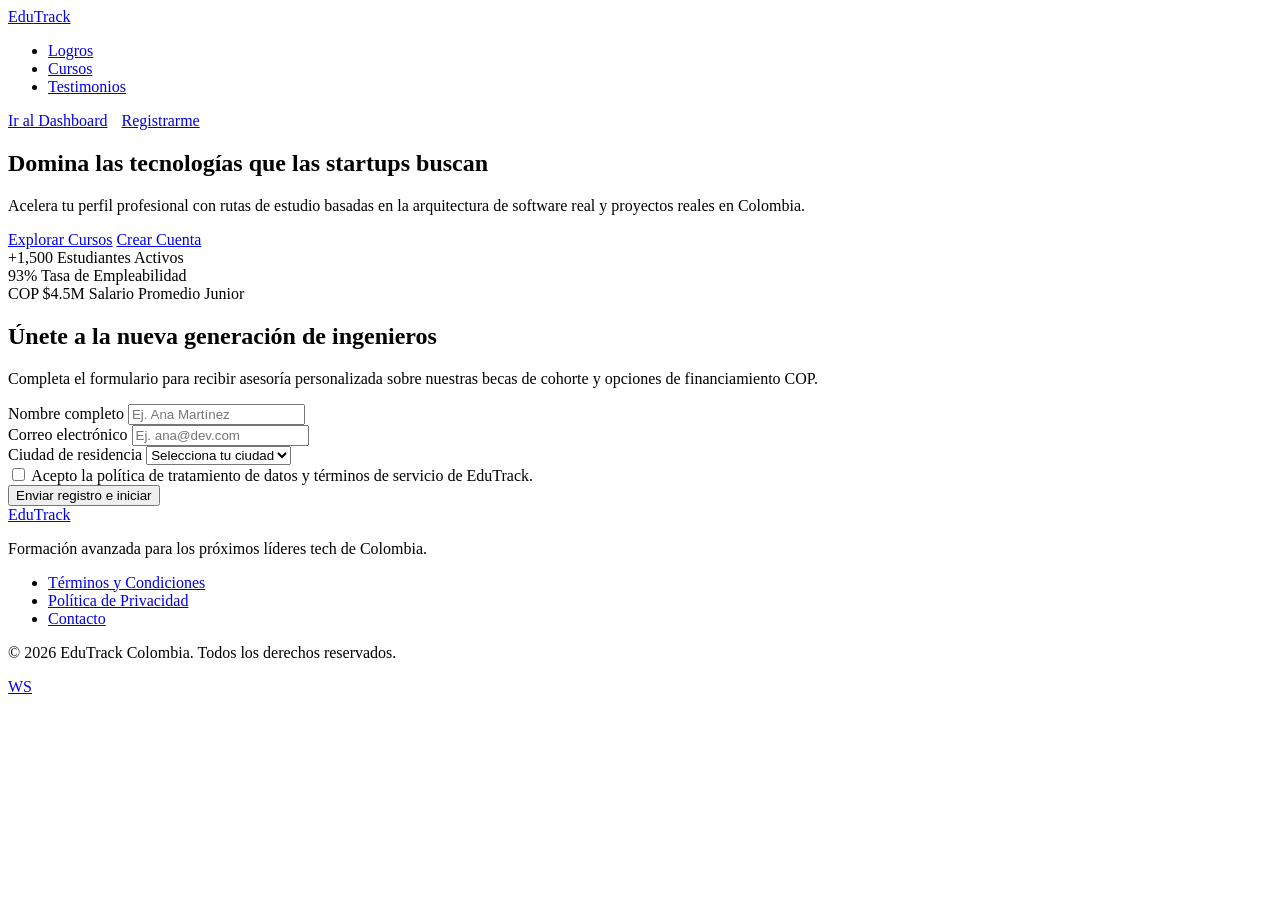
==== index.html @ 5e935a87 "feat: :sparkles: crear estructura de Landing Page Crea estructura semantica correcta del HTML" ====
<!DOCTYPE html>
<html lang="es">
<head>
    <meta charset="UTF-8">
    <meta name="viewport" content="width=device-width, initial-scale=1.0">
    <title>EduTrack | Impulsa tu carrera tech en Colombia</title>
    
    <meta name="description" content="Formación avanzada en desarrollo frontend, backend y DevOps para los próximos líderes tecnológicos de Colombia.">
    <meta name="keywords" content="EduTrack, programación, aprender a programar, Next.js, NestJS, AWS, Colombia tech">
    <meta name="author" content="Jose Luis Herrera">

    <link rel="preconnect" href="https://fonts.googleapis.com">
    <link rel="preconnect" href="https://fonts.gstatic.com" crossorigin>
    <link href="https://fonts.googleapis.com/css2?family=Inter:wght@400;500;600;700&family=JetBrains+Mono:wght@500;700&display=swap" rel="stylesheet">
    
    <link rel="stylesheet" href="./css/landing.css">
</head>
<body>

    <header class="main-header">
        <nav class="nav-container" aria-label="Navegación principal">
            <div class="nav-logo">
                <a href="#" class="logo-link">Edu<span>Track</span></a>
            </div>
            <ul class="nav-menu">
                <li><a href="#stats" class="nav-link">Logros</a></li>
                <li><a href="#courses" class="nav-link">Cursos</a></li>
                <li><a href="#testimonials" class="nav-link">Testimonios</a></li>
            </ul>
            <div class="nav-cta">
                <a href="./dashboard.html" class="btn btn-primary" style="margin-right: 10px;">Ir al Dashboard</a>
                <a href="#register" class="btn btn-secondary">Registrarme</a>
            </div>
        </nav>
    </header>

    <main>
        
        <section class="hero-section">
            <div class="hero-container">
                <h1 class="hero-title">Domina las tecnologías que las startups buscan</h1>
                <p class="hero-subtitle">Acelera tu perfil profesional con rutas de estudio basadas en la arquitectura de software real y proyectos reales en Colombia.</p>
                <div class="hero-actions">
                    <a href="#courses" class="btn btn-primary">Explorar Cursos</a>
                    <a href="#register" class="btn btn-secondary">Crear Cuenta</a>
                </div>
            </div>
        </section>

        <section id="stats" class="stats-section">
            <div class="stats-grid">
                <div class="stat-item">
                    <span class="stat-number">+1,500</span>
                    <span class="stat-label">Estudiantes Activos</span>
                </div>
                <div class="stat-item">
                    <span class="stat-number">93%</span>
                    <span class="stat-label">Tasa de Empleabilidad</span>
                </div>
                <div class="stat-item">
                    <span class="stat-number">COP $4.5M</span>
                    <span class="stat-label">Salario Promedio Junior</span>
                </div>
            </div>
        </section>

        <section id="register" class="register-section">
            <div class="register-container">
                <div class="register-content">
                    <h2>Únete a la nueva generación de ingenieros</h2>
                    <p>Completa el formulario para recibir asesoría personalizada sobre nuestras becas de cohorte y opciones de financiamiento COP.</p>
                </div>
                
                <div class="register-card">
                    <form action="#" class="register-form" id="landing-register-form">
                        <div class="form-group">
                            <label for="reg-name">Nombre completo</label>
                            <input type="text" id="reg-name" class="form-input" placeholder="Ej. Ana Martínez" required>
                        </div>

                        <div class="form-group">
                            <label for="reg-email">Correo electrónico</label>
                            <input type="email" id="reg-email" class="form-input" placeholder="Ej. ana@dev.com" required>
                        </div>

                        <div class="form-group">
                            <label for="reg-city">Ciudad de residencia</label>
                            <select id="reg-city" class="form-select" required>
                                <option value="" disabled selected>Selecciona tu ciudad</option>
                                <option value="bogota">Bogotá</option>
                                <option value="medellin">Medellín</option>
                                <option value="cali">Cali</option>
                                <option value="barranquilla">Barranquilla</option>
                                <option value="otras">Otras ciudades</option>
                            </select>
                        </div>

                        <div class="form-group-checkbox">
                            <input type="checkbox" id="terms" class="input-checkbox" required>
                            <label for="terms" class="form-label-checkbox">Acepto la política de tratamiento de datos y términos de servicio de EduTrack.</label>
                        </div>

                        <button type="submit" class="btn btn-submit">Enviar registro e iniciar</button>
                    </form>
                </div>
            </div>
        </section>

    </main>

    <footer class="main-footer">
        <div class="footer-container">
            <div class="footer-brand">
                <a href="#" class="logo-link">Edu<span>Track</span></a>
                <p class="footer-tagline">Formación avanzada para los próximos líderes tech de Colombia.</p>
            </div>
            <div class="footer-links">
                <ul class="footer-menu" aria-label="Enlaces legales">
                    <li><a href="#" class="footer-link">Términos y Condiciones</a></li>
                    <li><a href="#" class="footer-link">Política de Privacidad</a></li>
                    <li><a href="#" class="footer-link">Contacto</a></li>
                </ul>
            </div>
            <div class="footer-copy">
                <p>&copy; 2026 EduTrack Colombia. Todos los derechos reservados.</p>
            </div>
        </div>
    </footer>

    <a href="https://wa.me/573000000000" class="whatsapp-float" target="_blank" rel="noopener noreferrer" aria-label="Chat de soporte en WhatsApp">WS</a>

</body>
</html>
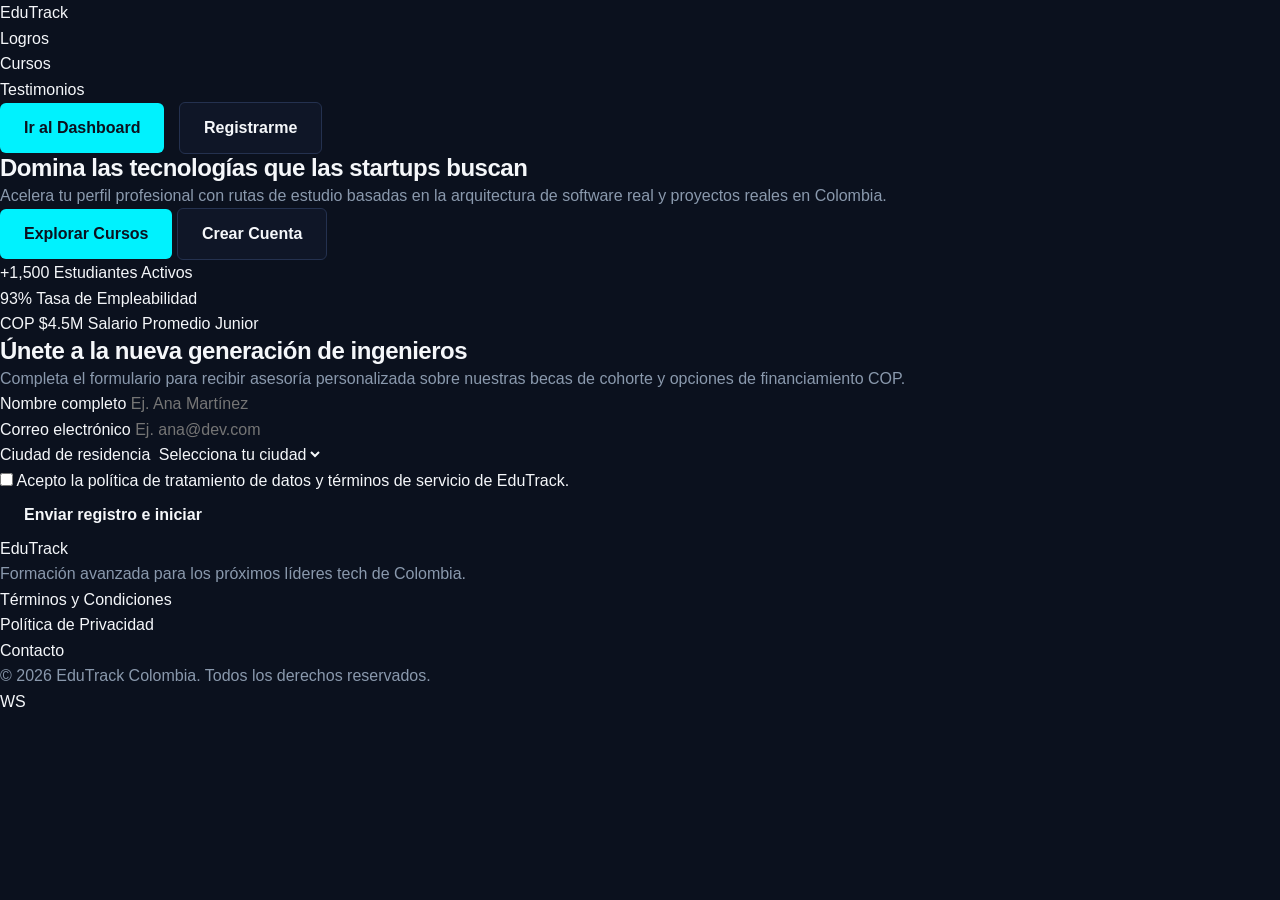
==== commit fa69d5ac: "style: :art: agregar estilos base y vinculación Añade CSS inicial y enlaza estilos con los archivos." ====
--- a/index.html
+++ b/index.html
@@ -13,7 +13,7 @@
     <link rel="preconnect" href="https://fonts.gstatic.com" crossorigin>
     <link href="https://fonts.googleapis.com/css2?family=Inter:wght@400;500;600;700&family=JetBrains+Mono:wght@500;700&display=swap" rel="stylesheet">
     
-    <link rel="stylesheet" href="./css/landing.css">
+    <link rel="stylesheet" href="./css/base.css">
 </head>
 <body>
 
--- a/css/base.css
+++ b/css/base.css
@@ -0,0 +1,142 @@
+/* ==========================================================================
+   CSS BASE - EDUTRACK
+   Variables Globales, Resets y Tipografías Comunes
+   ========================================================================== */
+
+/* 1. VARIABLES GLOBALES (Diseño de Sistema y Paleta de Colores) */
+:root {
+    /* Colores Primarios y de Identidad */
+    --color-bg-main: #0B111E;       /* Azul grafito profundo */
+    --color-bg-surface: #151D30;    /* Azul grafito secundario (tarjetas/sidebar) */
+    --color-primary: #00F2FE;       /* Turquesa andino (acentos principales) */
+    --color-secondary: #00C853;     /* Verde esmeralda (éxito/progreso completo) */
+    
+    /* Paleta de Alertas y Estados */
+    --color-warning: #FFB300;       /* Ámbar (alertas de stock/planes intermedios) */
+    --color-danger: #FF5252;        /* Carmesí (errores/eliminar) */
+    
+    /* Tipografía y Textos */
+    --color-text-main: #F5F7FA;     /* Blanco grisáceo de alta legibilidad */
+    --color-text-muted: #8A99AD;    /* Gris azulado para subtítulos y etiquetas */
+    --color-border: #24314F;        /* Líneas divisorias sutiles */
+
+    /* Fuentes del Sistema */
+    --font-sans: 'Inter', -apple-system, BlinkMacSystemFont, "Segoe UI", Roboto, sans-serif;
+    --font-mono: 'JetBrains Mono', monospace;
+
+    /* Transiciones y Efectos */
+    --transition-fast: 0.2s ease;
+    --transition-normal: 0.3s ease;
+    --radius-sm: 6px;
+    --radius-md: 12px;
+    --radius-lg: 20px;
+    --shadow-sm: 0 4px 6px -1px rgba(0, 0, 0, 0.3);
+    --shadow-md: 0 10px 15px -3px rgba(0, 0, 0, 0.5);
+}
+
+/* 2. RESETEO GLOBAL (Box-sizing y márgenes consistentes) */
+*, *::before, *::after {
+    box-sizing: border-box;
+    margin: 0;
+    padding: 0;
+}
+
+/* 3. ESTILOS BASE DE DOCUMENTO */
+html {
+    scroll-behavior: smooth;
+    font-size: 16px; /* Base para uso de REMs */
+    background-color: var(--color-bg-main);
+    color: var(--color-text-main);
+}
+
+body {
+    font-family: var(--font-sans);
+    min-height: 100vh;
+    line-height: 1.6;
+    -webkit-font-smoothing: antialiased;
+    -moz-osx-font-smoothing: grayscale;
+    overflow-x: hidden;
+}
+
+/* 4. TIPOGRAFÍA SEMÁNTICA */
+h1, h2, h3, h4, h5, h6 {
+    font-weight: 700;
+    line-height: 1.2;
+    color: var(--color-text-main);
+    letter-spacing: -0.02em;
+}
+
+p {
+    color: var(--color-text-muted);
+}
+
+a {
+    color: inherit;
+    text-decoration: none;
+    transition: color var(--transition-fast);
+}
+
+/* 5. ESTILOS DE ELEMENTOS DE FORMULARIO COMUNES */
+input, select, textarea, button {
+    font-family: inherit;
+    font-size: inherit;
+    color: inherit;
+    background: transparent;
+    border: none;
+}
+
+button {
+    cursor: pointer;
+}
+
+/* 6. COMPONENTES ATÓMICOS: BOTONES GENERALES */
+.btn {
+    display: inline-flex;
+    align-items: center;
+    justify-content: center;
+    padding: 0.75rem 1.5rem;
+    font-weight: 600;
+    border-radius: var(--radius-sm);
+    transition: all var(--transition-fast);
+    text-align: center;
+}
+
+.btn-primary {
+    background-color: var(--color-primary);
+    color: var(--color-bg-main);
+}
+
+.btn-primary:hover {
+    background-color: #00D2DC;
+    transform: translateY(-1px);
+    box-shadow: 0 0 15px rgba(0, 242, 254, 0.4);
+}
+
+.btn-secondary {
+    border: 1px solid var(--color-border);
+    background-color: rgba(21, 29, 48, 0.5);
+    color: var(--color-text-main);
+}
+
+.btn-secondary:hover {
+    border-color: var(--color-primary);
+    background-color: rgba(21, 29, 48, 0.8);
+}
+
+/* 7. UTILIDADES */
+.escape-mono {
+    font-family: var(--font-mono);
+}
+
+/* Ocultar elementos visualmente pero mantenerlos para lectores de pantalla (Accesibilidad) */
+.sr-only {
+    position: absolute;
+    width: 1px;
+    height: 1px;
+    padding: 0;
+    margin: -1px;
+    overflow: hidden;
+    clip: rect(0, 0, 0, 0);
+    white-space: nowrap;
+    border: 0;
+}
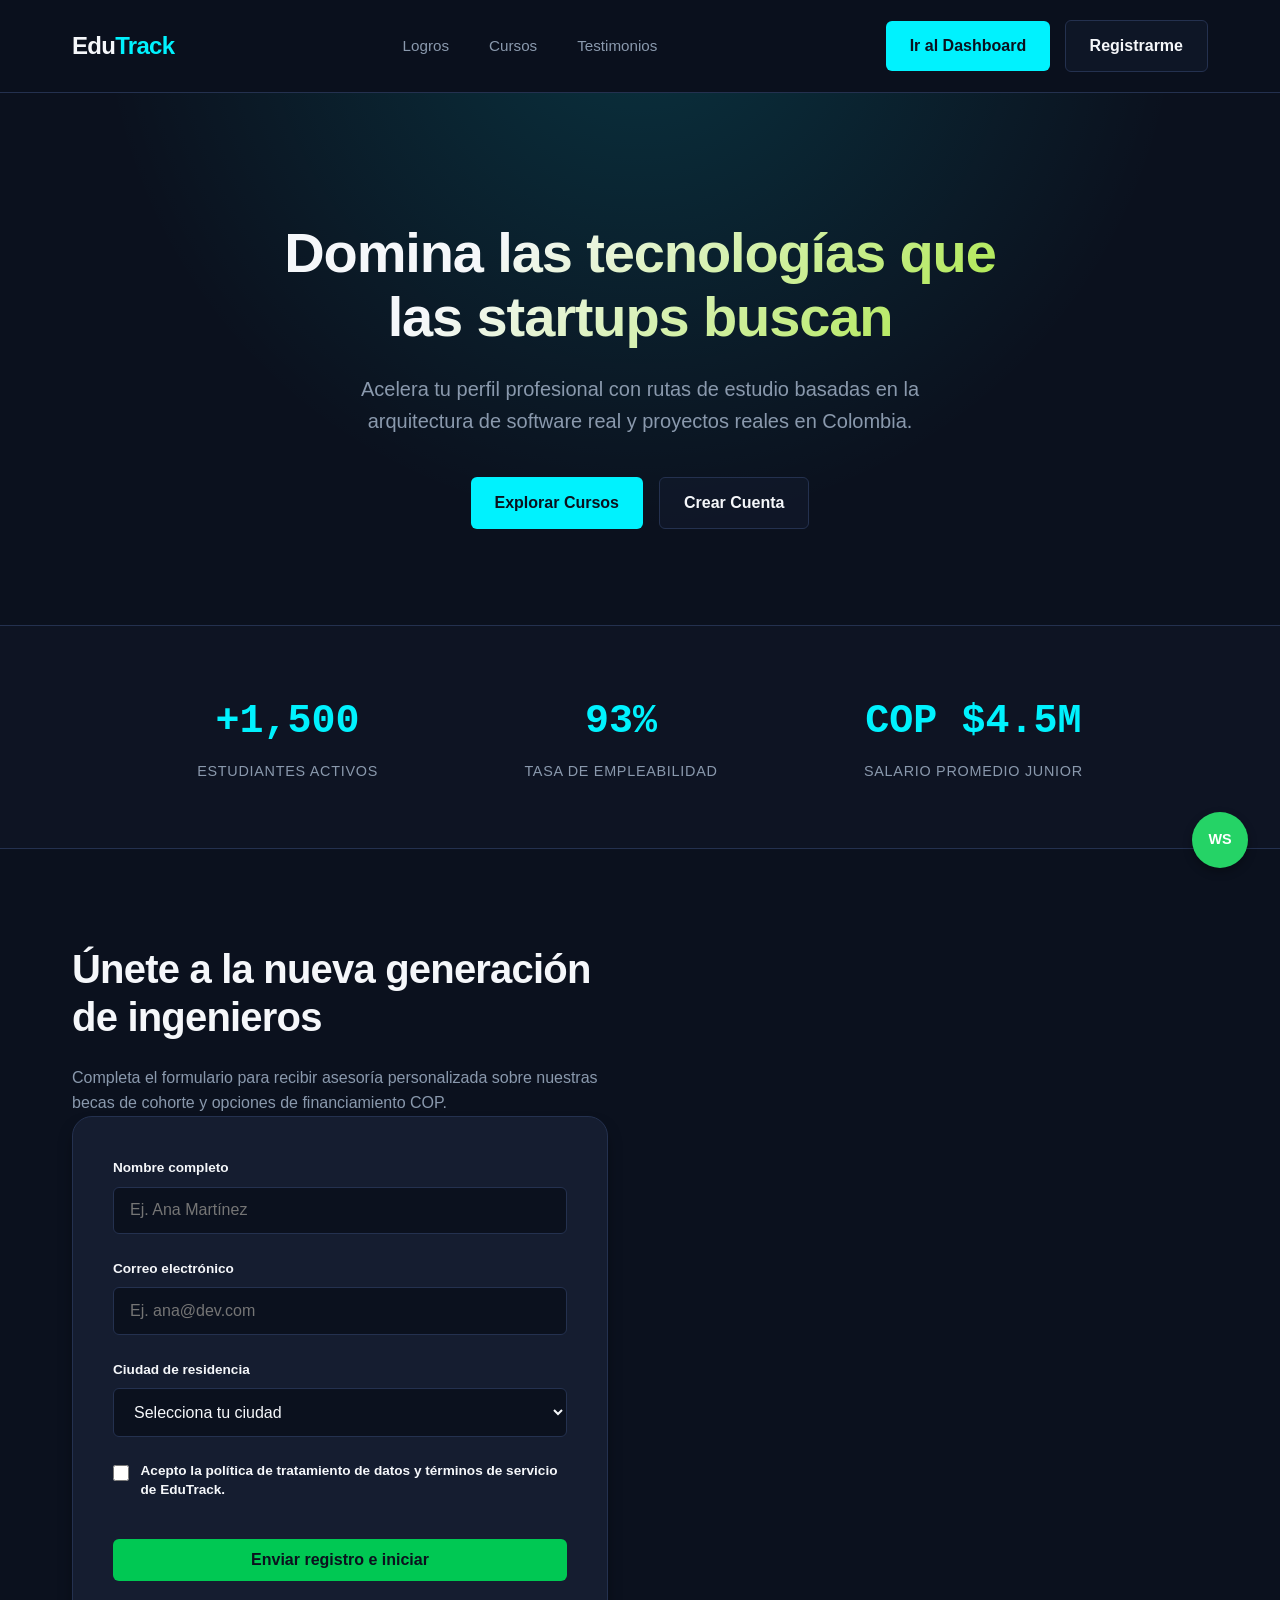
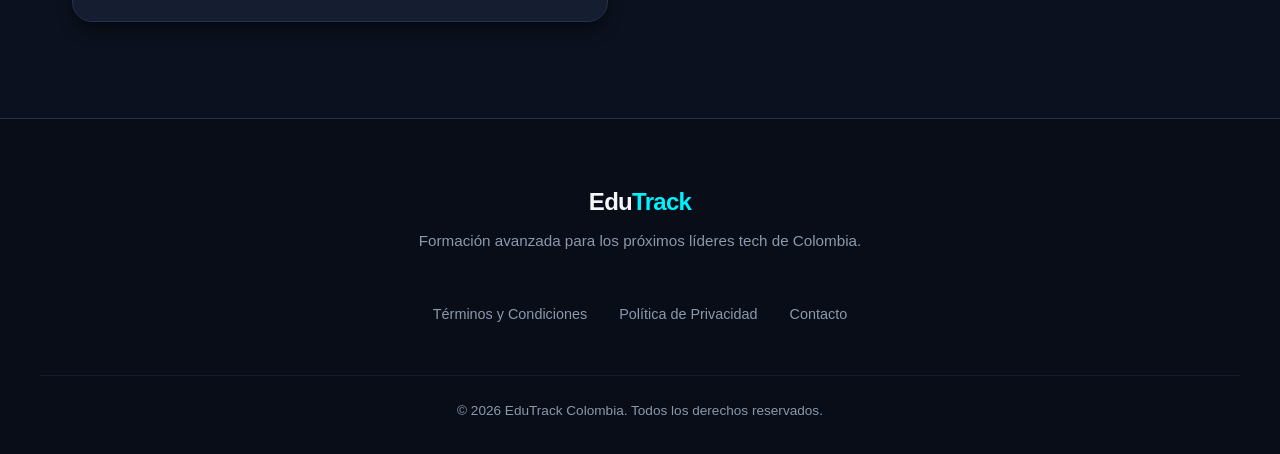
==== commit 1db85c31: "style: :art: agregar estilos base y vinculación Añade CSS lading y enlaza estilos con los archivos." ====
--- a/index.html
+++ b/index.html
@@ -14,6 +14,7 @@
     <link href="https://fonts.googleapis.com/css2?family=Inter:wght@400;500;600;700&family=JetBrains+Mono:wght@500;700&display=swap" rel="stylesheet">
     
     <link rel="stylesheet" href="./css/base.css">
+    <link rel="stylesheet" href="./css/lading.css">
 </head>
 <body>
 
--- a/css/lading.css
+++ b/css/lading.css
@@ -0,0 +1,322 @@
+/* ==========================================================================
+   LANDING PAGE STYLES - EDUTRACK
+   Estilos específicos para la página de presentación principal
+   ========================================================================== */
+
+/* 1. HEADER & NAVEGACIÓN */
+.main-header {
+    background-color: rgba(11, 17, 30, 0.85); /* Fondo base con transparencia */
+    backdrop-filter: blur(12px); /* Efecto esmerilado moderno */
+    -webkit-backdrop-filter: blur(12px);
+    position: sticky;
+    top: 0;
+    z-index: 100;
+    border-bottom: 1px solid var(--color-border);
+}
+
+.nav-container {
+    max-width: 1200px;
+    margin: 0 auto;
+    padding: 1.25rem 2rem;
+    display: flex;
+    align-items: center;
+    justify-content: space-between;
+}
+
+.logo-link {
+    font-size: 1.5rem;
+    font-weight: 700;
+    letter-spacing: -0.03em;
+}
+
+.logo-link span {
+    color: var(--color-primary); /* Turquesa andino */
+}
+
+.nav-menu {
+    display: flex;
+    list-style: none;
+    gap: 2.5rem;
+}
+
+.nav-link {
+    font-size: 0.95rem;
+    font-weight: 500;
+    color: var(--color-text-muted);
+}
+
+.nav-link:hover {
+    color: var(--color-primary);
+}
+
+/* 2. SECCIÓN HÉROE (HERO SECTION) */
+.hero-section {
+    position: relative;
+    padding: 8rem 2rem 6rem 2rem;
+    display: flex;
+    justify-content: center;
+    align-items: center;
+    text-align: center;
+    background: radial-gradient(circle at 50% -20%, rgba(0, 242, 254, 0.15) 0%, transparent 60%);
+}
+
+.hero-container {
+    max-width: 800px;
+}
+
+.hero-title {
+    font-size: 3.5rem;
+    line-height: 1.15;
+    margin-bottom: 1.5rem;
+    background: linear-gradient(135deg, var(--color-text-main) 30%, #A3E635 100%);
+    -webkit-background-clip: text;
+    -webkit-text-fill-color: transparent;
+}
+
+.hero-subtitle {
+    font-size: 1.25rem;
+    line-height: 1.6;
+    margin-bottom: 2.5rem;
+    max-width: 650px;
+    margin-left: auto;
+    margin-right: auto;
+}
+
+.hero-actions {
+    display: flex;
+    justify-content: center;
+    gap: 1rem;
+}
+
+/* 3. SECCIÓN DE ESTADÍSTICAS / LOGROS */
+.stats-section {
+    padding: 4rem 2rem;
+    border-top: 1px solid var(--color-border);
+    border-bottom: 1px solid var(--color-border);
+    background-color: rgba(21, 29, 48, 0.3);
+}
+
+.stats-grid {
+    max-width: 1000px;
+    margin: 0 auto;
+    display: flex;
+    justify-content: space-around;
+    align-items: center;
+    gap: 2rem;
+    flex-wrap: wrap;
+}
+
+.stat-item {
+    text-align: center;
+}
+
+.stat-number {
+    display: block;
+    font-family: var(--font-mono);
+    font-size: 2.5rem;
+    font-weight: 700;
+    color: var(--color-primary);
+    margin-bottom: 0.25rem;
+}
+
+.stat-label {
+    font-size: 0.9rem;
+    text-transform: uppercase;
+    letter-spacing: 0.05em;
+    color: var(--color-text-muted);
+}
+
+/* 4. SECCIÓN DE REGISTRO (CON FORMULARIO CARD) */
+.register-section {
+    padding: 6rem 2rem;
+    max-width: 1200px;
+    margin: 0 auto;
+    display: grid;
+    grid-template-columns: 1fr 1fr;
+    gap: 4rem;
+    align-items: center;
+}
+
+.register-content h2 {
+    font-size: 2.5rem;
+    margin-bottom: 1.5rem;
+}
+
+.register-card {
+    background-color: var(--color-bg-surface);
+    padding: 2.5rem;
+    border-radius: var(--radius-lg);
+    border: 1px solid var(--color-border);
+    box-shadow: var(--shadow-md);
+}
+
+.register-form .form-group {
+    margin-bottom: 1.5rem;
+}
+
+.register-form label {
+    display: block;
+    font-size: 0.85rem;
+    font-weight: 600;
+    margin-bottom: 0.5rem;
+    color: var(--color-text-main);
+}
+
+.form-input, .form-select {
+    width: 100%;
+    padding: 0.85rem 1rem;
+    background-color: var(--color-bg-main);
+    border: 1px solid var(--color-border);
+    border-radius: var(--radius-sm);
+    color: var(--color-text-main);
+    transition: border-color var(--transition-fast), box-shadow var(--transition-fast);
+}
+
+.form-input:focus, .form-select:focus {
+    outline: none;
+    border-color: var(--color-primary);
+    box-shadow: 0 0 8px rgba(0, 242, 254, 0.2);
+}
+
+.form-select option {
+    background-color: var(--color-bg-surface);
+    color: var(--color-text-main);
+}
+
+/* Checkbox Personalizado */
+.form-group-checkbox {
+    display: flex;
+    align-items: flex-start;
+    gap: 0.75rem;
+    margin-bottom: 2rem;
+}
+
+.input-checkbox {
+    width: 1.15rem;
+    height: 1.15rem;
+    accent-color: var(--color-primary);
+    margin-top: 0.2rem;
+    cursor: pointer;
+}
+
+.form-label-checkbox {
+    font-size: 0.85rem;
+    color: var(--color-text-muted);
+    line-height: 1.4;
+    cursor: pointer;
+}
+
+.btn-submit {
+    width: 100%;
+    background-color: var(--color-secondary); /* Verde Esmeralda para acciones de éxito */
+    color: var(--color-bg-main);
+}
+
+.btn-submit:hover {
+    background-color: #00E65B;
+    transform: translateY(-1px);
+    box-shadow: 0 4px 12px rgba(0, 200, 83, 0.3);
+}
+
+/* 5. PIE DE PÁGINA (FOOTER) */
+.main-footer {
+    border-top: 1px solid var(--color-border);
+    padding: 4rem 2rem 2rem 2rem;
+    background-color: #080D17;
+}
+
+.footer-container {
+    max-width: 1200px;
+    margin: 0 auto;
+    display: flex;
+    flex-direction: column;
+    gap: 3rem;
+}
+
+.footer-brand {
+    text-align: center;
+}
+
+.footer-tagline {
+    margin-top: 0.5rem;
+    font-size: 0.95rem;
+}
+
+.footer-links {
+    display: flex;
+    justify-content: center;
+}
+
+.footer-menu {
+    display: flex;
+    gap: 2rem;
+    list-style: none;
+}
+
+.footer-link {
+    font-size: 0.9rem;
+    color: var(--color-text-muted);
+}
+
+.footer-link:hover {
+    color: var(--color-text-main);
+}
+
+.footer-copy {
+    text-align: center;
+    border-top: 1px solid rgba(36, 49, 79, 0.4);
+    padding-top: 1.5rem;
+    font-size: 0.85rem;
+    color: var(--color-text-muted);
+}
+
+/* 6. BOTÓN FLOTANTE WHATSAPP */
+.whatsapp-float {
+    position: fixed;
+    bottom: 2rem;
+    right: 2rem;
+    width: 3.5rem;
+    height: 3.5rem;
+    background-color: #25D366;
+    color: #FFF;
+    border-radius: 50%;
+    display: flex;
+    align-items: center;
+    justify-content: center;
+    font-weight: 700;
+    font-size: 0.9rem;
+    box-shadow: 0 4px 10px rgba(0, 0, 0, 0.3);
+    z-index: 999;
+    transition: transform var(--transition-fast);
+}
+
+.whatsapp-float:hover {
+    transform: scale(1.1);
+}
+
+/* ==========================================================================
+   MEDIA QUERIES (RESPONSIVE DESIGN)
+   ========================================================================== */
+@media (max-width: 768px) {
+    .nav-menu, .nav-cta {
+        display: none; /* En producción esto se controlaría con un menú hamburguesa si se desea */
+    }
+    
+    .hero-title {
+        font-size: 2.25rem;
+    }
+    
+    .register-section {
+        grid-template-columns: 1fr;
+        gap: 2.5rem;
+    }
+    
+    .register-content {
+        text-align: center;
+    }
+    
+    .stats-grid {
+        flex-direction: column;
+        gap: 1.5rem;
+    }
+}
